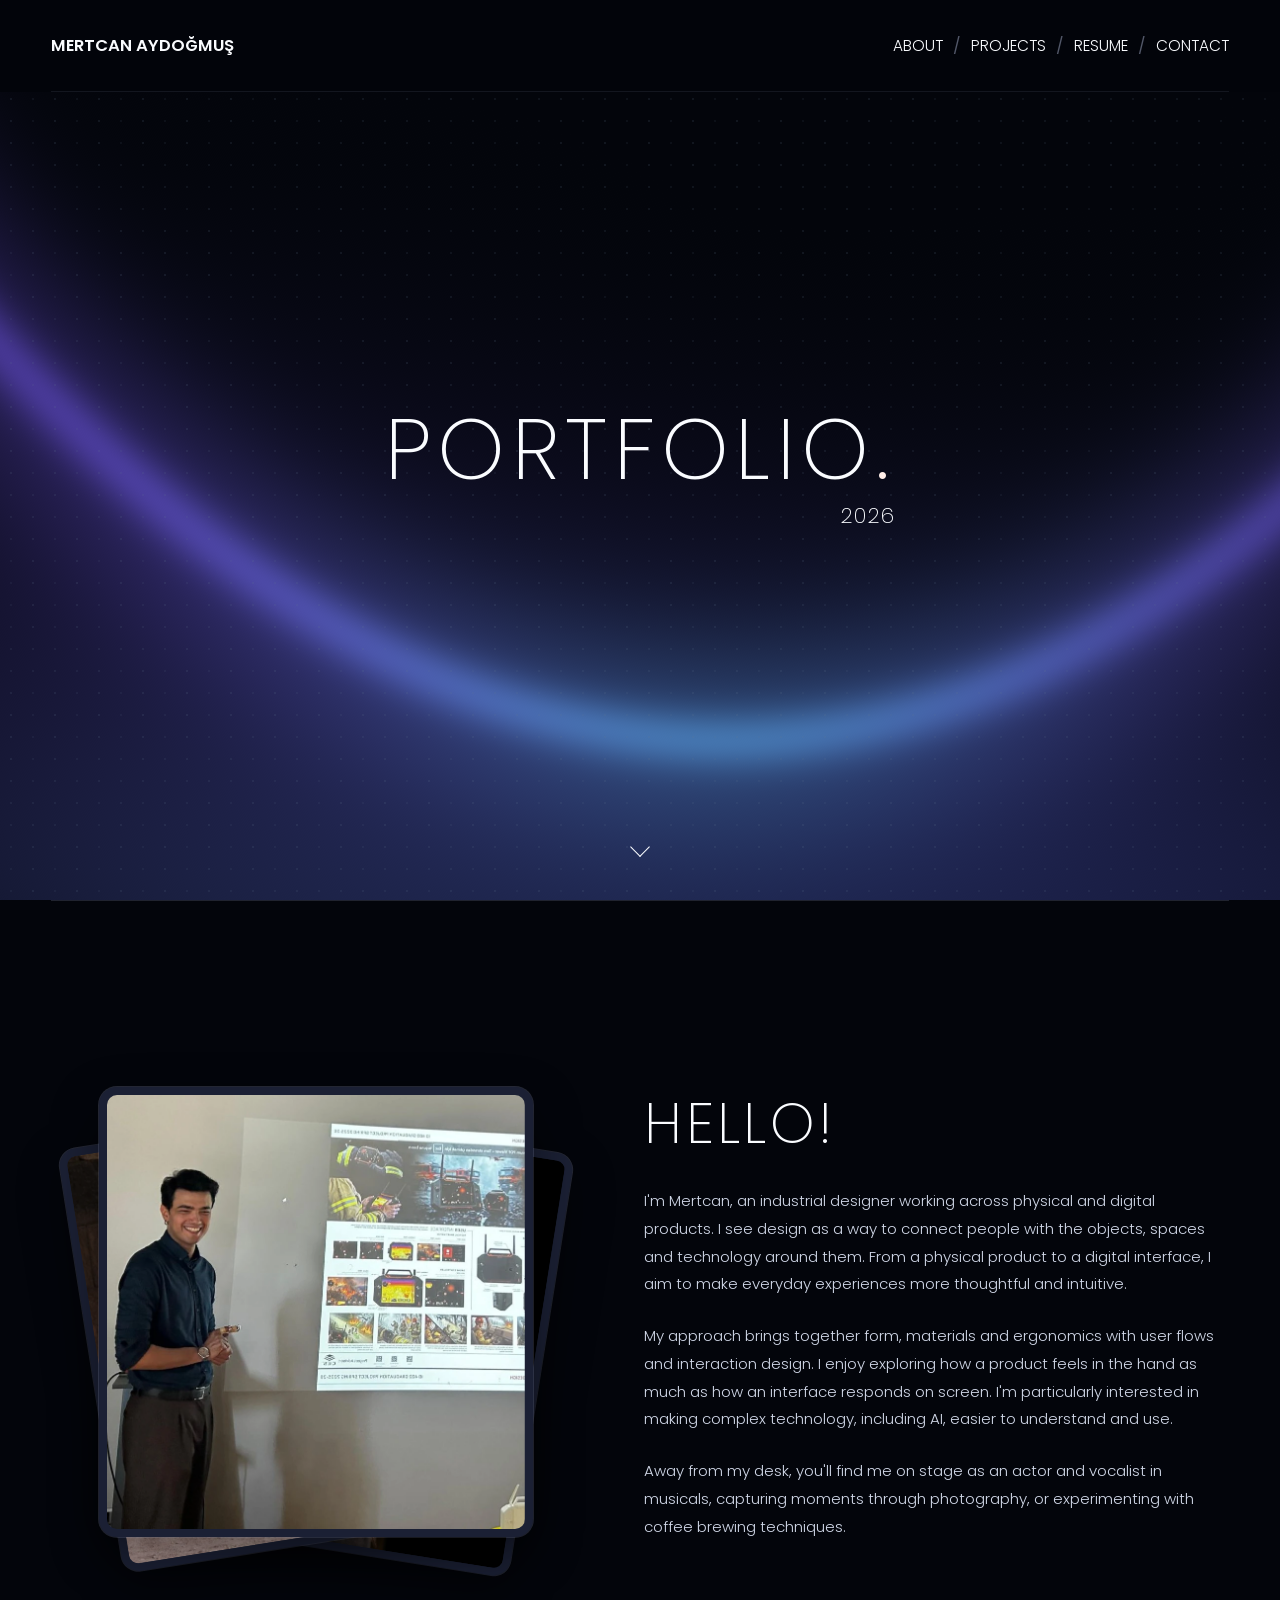
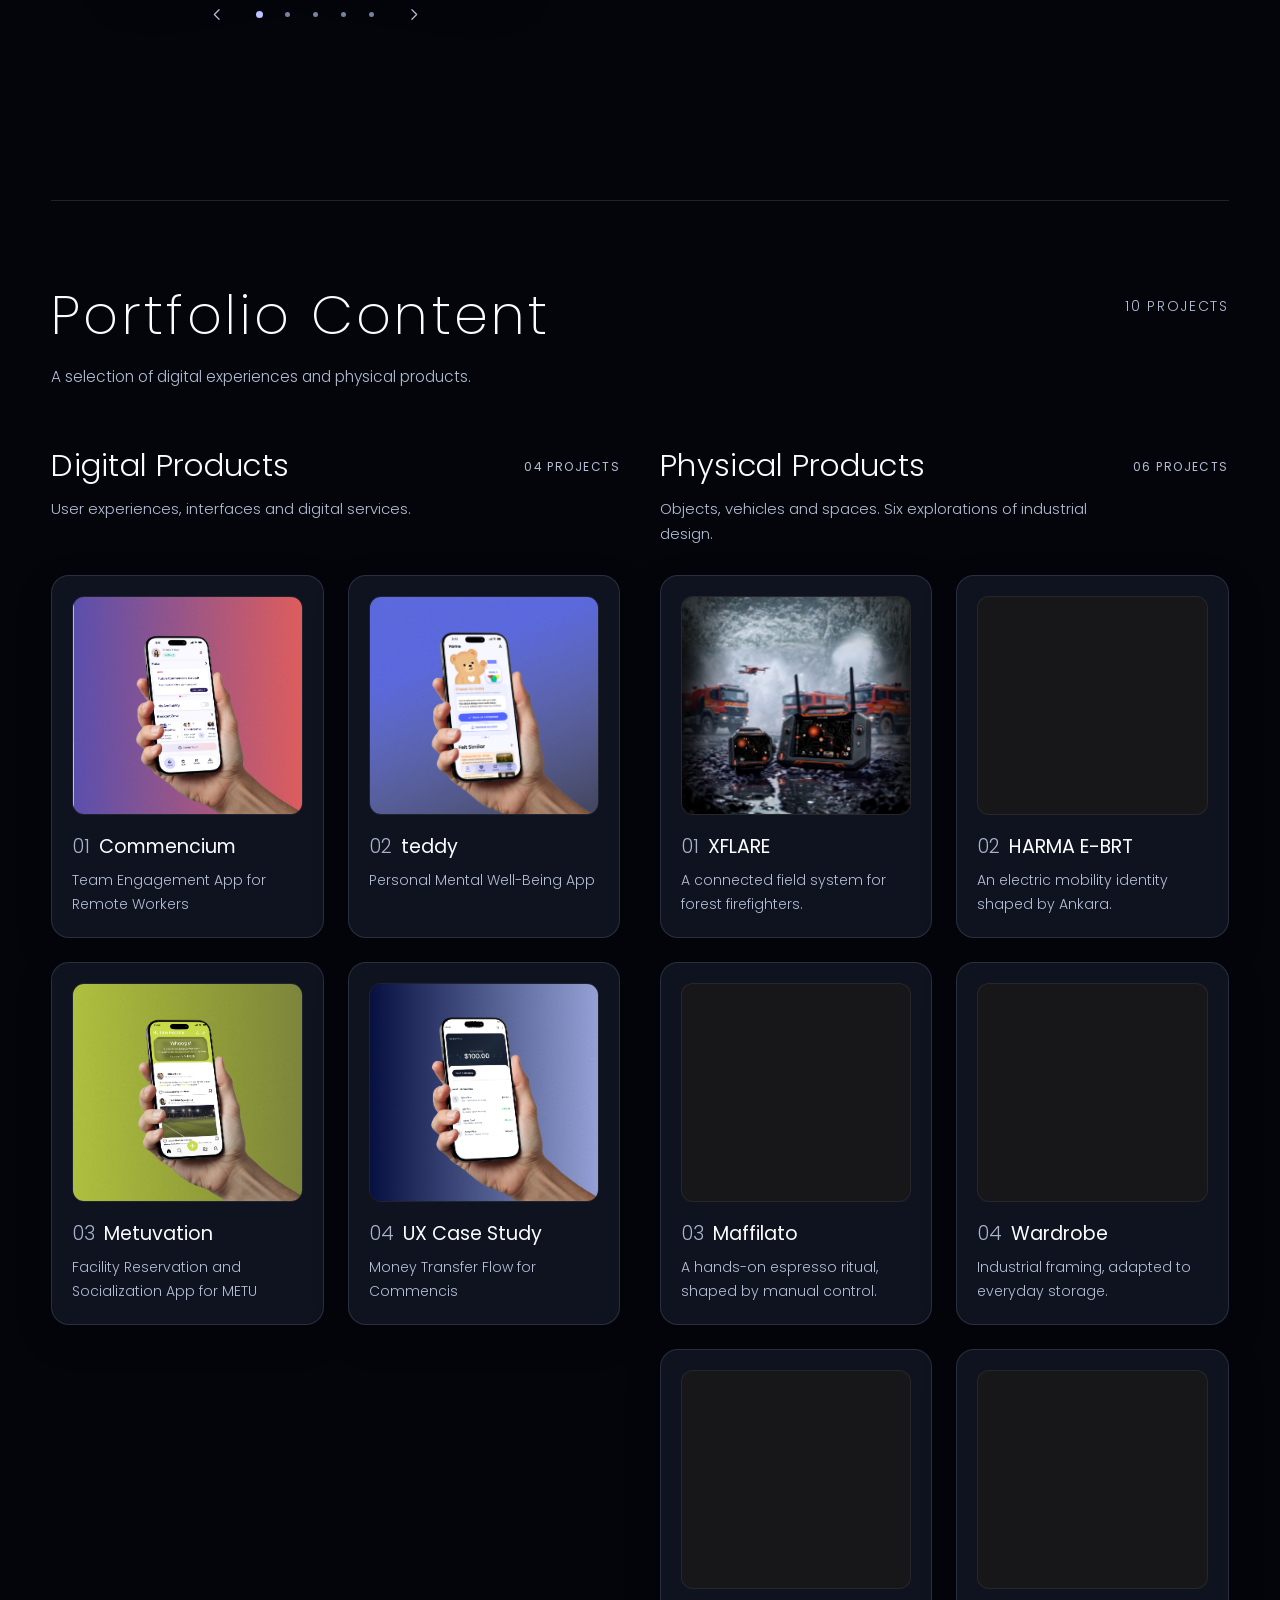
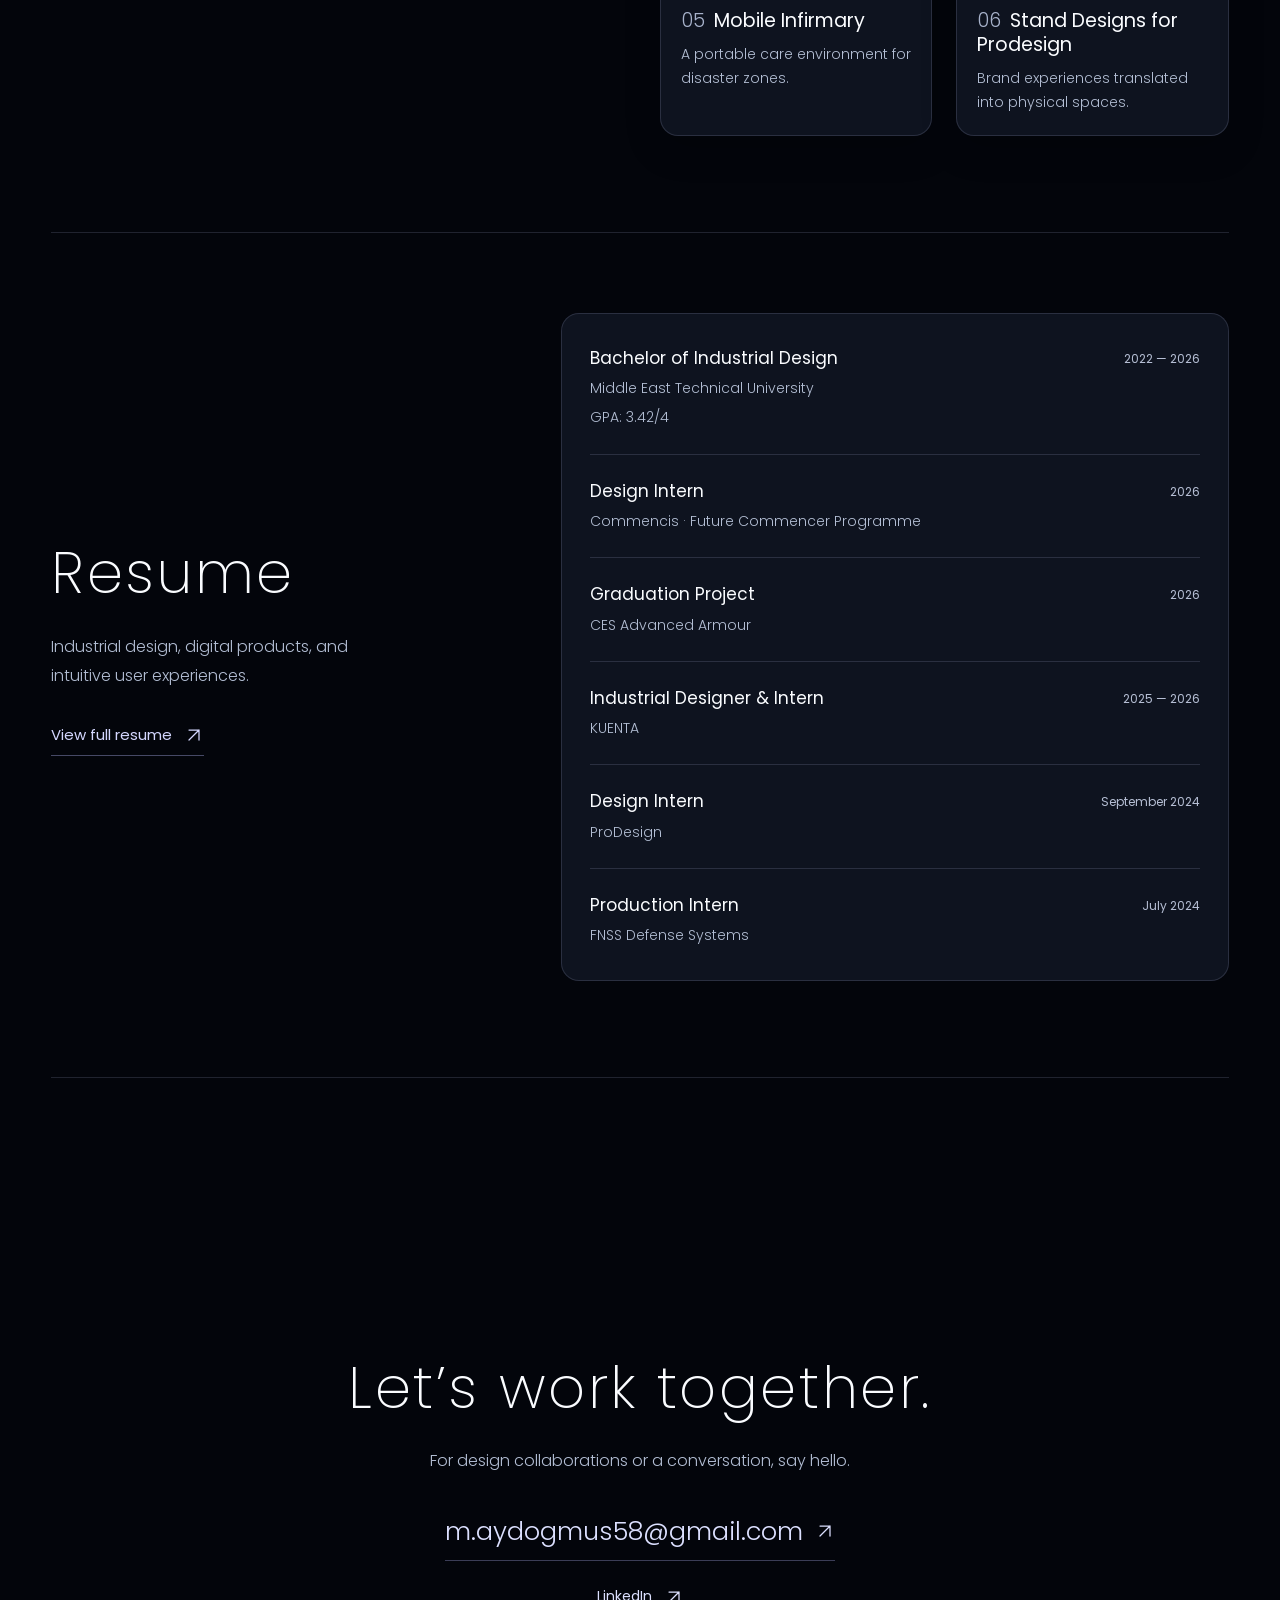
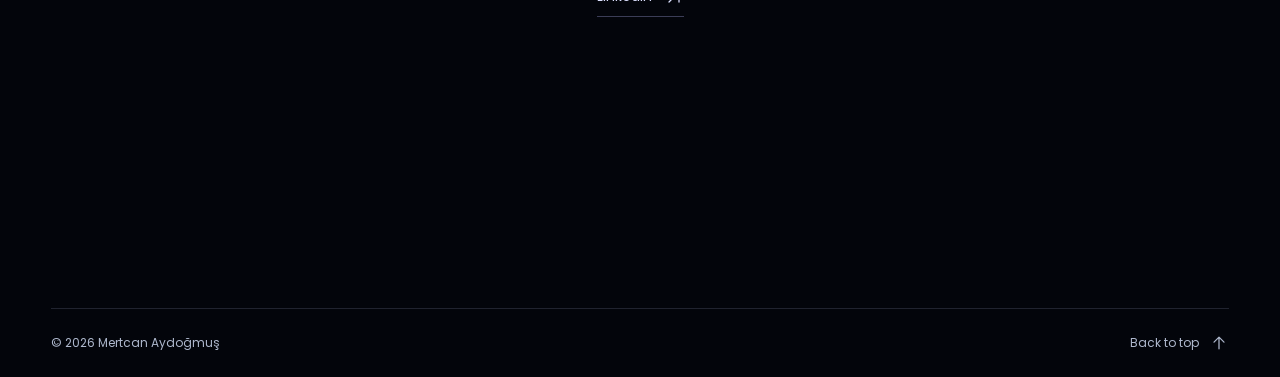
==== index.html @ 96f79e51 "1" ====
<!doctype html>
<html lang="en">
<head>
<meta charset="UTF-8">
<meta name="viewport" content="width=device-width,initial-scale=1">
<meta name="description" content="Mertcan Aydoğmuş — Portfolio. Industrial design and digital product portfolio.">
<title>Portfolio — Mertcan Aydoğmuş</title>
<link rel="preload" href="assets/poppins-200.ttf" as="font" type="font/ttf" crossorigin>
<link rel="stylesheet" href="styles.css">
<link rel="stylesheet" href="portfolio-theme.css">
<script>
if (document.fonts) {
  document.documentElement.classList.add('hero-font-loading');
  document.fonts.load('200 48px Poppins').then(
    () => document.documentElement.classList.remove('hero-font-loading'),
    () => document.documentElement.classList.remove('hero-font-loading')
  );
}
</script>
<script src="script.js" defer></script>
<script src="home-background.js" defer></script>
<script src="about-gallery.js" defer></script>
<link rel="stylesheet" href="general-portfolio.css">
</head>
<body class="home dark portfolio-shell">
<div class="ambient" aria-hidden="true"></div>
<a class="skip-link" href="#main">Skip to content</a>
<header class="site-header">
  <a class="wordmark" href="#home">MERTCAN AYDOĞMUŞ</a>
  <nav aria-label="Main navigation"><a href="#about">About</a><span aria-hidden="true">/</span><a href="#projects">Projects</a><span aria-hidden="true">/</span><a href="resume.html">Resume</a><span aria-hidden="true">/</span><a href="mailto:m.aydogmus58@gmail.com" data-contact>Contact</a></nav>
</header>
<main id="main" class="home-flow">
  <section id="home" class="landing" aria-labelledby="portfolio-title">
    <div class="hero-title"><h1 id="portfolio-title">PORTFOLIO<span>.</span></h1><p class="hero-year">2026</p></div>
    <a class="explore-link" href="#about" aria-label="Scroll to About"><span aria-hidden="true">⌄</span></a>
  </section>
  <section id="about" class="about-story home-about wrap" aria-labelledby="hello-title">
  <section class="about-gallery" aria-label="Personal photographs" aria-roledescription="carousel">
    <div class="about-photo-frame" tabindex="0" aria-label="Photo gallery">
        <figure class="about-slide is-active" role="group" aria-roledescription="slide" aria-label="1 of 5" aria-hidden="false">
          <img class="about-photo" src="assets/about/presentation.webp" width="1147" height="877" alt="Mertcan presenting his XFLARE industrial design graduation project" decoding="async">
        </figure>
        <figure class="about-slide is-behind-left" role="group" aria-roledescription="slide" aria-label="2 of 5" aria-hidden="true">
          <img class="about-photo" src="assets/about/photography.webp" width="1600" height="1066" alt="Mertcan taking a photograph in a historic stone building, with a cat beside him" decoding="async">
        </figure>
        <figure class="about-slide is-behind-right" role="group" aria-roledescription="slide" aria-label="3 of 5" aria-hidden="true">
          <img class="about-photo" src="assets/about/musical.webp" width="1066" height="1600" alt="Mertcan performing in a musical on stage" decoding="async">
        </figure>
        <figure class="about-slide" role="group" aria-roledescription="slide" aria-label="4 of 5" aria-hidden="true">
          <img class="about-photo" src="assets/about/rehearsal.webp" width="1357" height="1063" alt="Mertcan rehearsing a musical with fellow performers" decoding="async">
        </figure>
        <figure class="about-slide" role="group" aria-roledescription="slide" aria-label="5 of 5" aria-hidden="true">
          <img class="about-photo" src="assets/about/backstage.webp" width="1200" height="1315" alt="Mertcan backstage in costume before a musical performance" decoding="async">
        </figure>
    </div>
    <div class="about-gallery-controls" hidden>
      <button class="gallery-arrow" type="button" data-gallery-previous aria-label="Previous photo">
        <svg viewBox="0 0 24 24" fill="none" stroke="currentColor" stroke-width="1.5" stroke-linecap="round" stroke-linejoin="round" aria-hidden="true"><path d="m14 6-6 6 6 6"/></svg>
      </button>
      <div class="gallery-dots" aria-label="Choose a photo">
        <button type="button" class="gallery-dot is-active" data-gallery-index="0" aria-label="Photo 1: Mertcan presenting his XFLARE industrial design graduation project" aria-current="true"><span></span></button>
        <button type="button" class="gallery-dot" data-gallery-index="1" aria-label="Photo 2: Mertcan taking a photograph in a historic stone building, with a cat beside him"><span></span></button>
        <button type="button" class="gallery-dot" data-gallery-index="2" aria-label="Photo 3: Mertcan performing in a musical on stage"><span></span></button>
        <button type="button" class="gallery-dot" data-gallery-index="3" aria-label="Photo 4: Mertcan rehearsing a musical with fellow performers"><span></span></button>
        <button type="button" class="gallery-dot" data-gallery-index="4" aria-label="Photo 5: Mertcan backstage in costume before a musical performance"><span></span></button>
      </div>
      <button class="gallery-arrow" type="button" data-gallery-next aria-label="Next photo">
        <svg viewBox="0 0 24 24" fill="none" stroke="currentColor" stroke-width="1.5" stroke-linecap="round" stroke-linejoin="round" aria-hidden="true"><path d="m10 6 6 6-6 6"/></svg>
      </button>
    </div>
    <p class="visually-hidden" data-gallery-status role="status" aria-live="polite"></p>
  </section>
  <section class="about-copy" aria-labelledby="hello-title">
    <h2 id="hello-title">HELLO!</h2>
    <p>I'm Mertcan, an industrial designer working across physical and digital products. I see design as a way to connect people with the objects, spaces and technology around them. From a physical product to a digital interface, I aim to make everyday experiences more thoughtful and intuitive.</p>
    <p>My approach brings together form, materials and ergonomics with user flows and interaction design. I enjoy exploring how a product feels in the hand as much as how an interface responds on screen. I'm particularly interested in making complex technology, including AI, easier to understand and use.</p>
    <p>Away from my desk, you'll find me on stage as an actor and vocalist in musicals, capturing moments through photography, or experimenting with coffee brewing techniques.</p>
  </section>

  </section>
  <section id="projects" class="projects-main home-projects wrap" aria-labelledby="projects-title"><div class="projects-intro"><div><h2 id="projects-title">Portfolio Content</h2><p>A selection of digital experiences and physical products.</p></div><span>10 PROJECTS</span></div>
    <div class="project-columns">
    <section id="digital-products" class="project-category digital-products" aria-labelledby="digital-products-title">
      <div class="category-heading"><div><h3 id="digital-products-title">Digital Products</h3><p>User experiences, interfaces and digital services.</p></div><span>04 PROJECTS</span></div>
      <div class="project-grid"><article class="project-card"><a href="commencium.html"><div class="card-image"><img src="assets/card-commencium.png" alt="Commencium app mockup" class="" loading="lazy" decoding="async"></div><div class="card-copy"><h4><span>01</span> Commencium</h4><p>Team Engagement App for Remote Workers</p></div></a></article><article class="project-card"><a href="teddy.html"><div class="card-image"><img src="assets/card-teddy.png" alt="teddy app mockup" class="" loading="lazy" decoding="async"></div><div class="card-copy"><h4><span>02</span> teddy</h4><p>Personal Mental Well-Being App</p></div></a></article><article class="project-card"><a href="metuvation.html"><div class="card-image"><img src="assets/card-metuvation.png" alt="Metuvation app mockup" class="" loading="lazy" decoding="async"></div><div class="card-copy"><h4><span>03</span> Metuvation</h4><p>Facility Reservation and Socialization App for METU</p></div></a></article><article class="project-card"><a href="fintech.html"><div class="card-image"><img src="assets/card-fintech.png" alt="UX Case Study app mockup" class="" loading="lazy" decoding="async"></div><div class="card-copy"><h4><span>04</span> UX Case Study</h4><p>Money Transfer Flow for Commencis</p></div></a></article></div>
    </section>
    <section id="physical-products" class="project-category physical-products" aria-labelledby="physical-products-title">
      <div class="category-heading"><div><h3 id="physical-products-title">Physical Products</h3><p>Objects, vehicles and spaces. Six explorations of industrial design.</p></div><span>06 PROJECTS</span></div>
      <div class="project-grid"><article class="project-card"><a href="xflare.html"><div class="card-image"><img src="assets/physical/visual-02-00.webp" alt="XFLARE" loading="lazy" decoding="async"></div><div class="card-copy"><h4><span>01</span> XFLARE</h4><p>A connected field system for forest firefighters.</p></div></a></article><article class="project-card"><a href="harma.html"><div class="card-image"><img src="assets/physical/visual-19-02.webp" alt="HARMA E-BRT" loading="lazy" decoding="async"></div><div class="card-copy"><h4><span>02</span> HARMA E-BRT</h4><p>An electric mobility identity shaped by Ankara.</p></div></a></article><article class="project-card espresso-card"><a href="espresso.html"><div class="card-image"><img src="assets/physical/espresso/hero-cover.png" alt="Maffilato manual espresso machine" loading="lazy" decoding="async" width="1920" height="1080"></div><div class="card-copy"><h4><span>03</span> Maffilato</h4><p>A hands-on espresso ritual, shaped by manual control.</p></div></a></article><article class="project-card sigma-card"><a href="sigma-wardrobe.html"><div class="card-image"><img src="assets/physical/sigma/source-75.jpg" alt="Wardrobe with an aluminium profile frame and timber panels" loading="lazy" decoding="async" width="5990" height="3369"></div><div class="card-copy"><h4><span>04</span> Wardrobe</h4><p>Industrial framing, adapted to everyday storage.</p></div></a></article><article class="project-card"><a href="mobile-infirmary.html"><div class="card-image"><img src="assets/physical/visual-24-00.webp" alt="Mobile Infirmary" loading="lazy" decoding="async"></div><div class="card-copy"><h4><span>05</span> Mobile Infirmary</h4><p>A portable care environment for disaster zones.</p></div></a></article><article class="project-card"><a href="prodesign.html"><div class="card-image"><img src="assets/physical/visual-39-00.webp" alt="Stand Designs for Prodesign" loading="lazy" decoding="async"></div><div class="card-copy"><h4><span>06</span> Stand Designs for Prodesign</h4><p>Brand experiences translated into physical spaces.</p></div></a></article></div>
    </section>
    </div>
  </section>
  <section id="resume" class="home-resume wrap" aria-labelledby="resume-title">
    <div class="resume-summary-intro">
      <h2 id="resume-title">Resume</h2>
      <p>Industrial design, digital products, and intuitive user experiences.</p>
      <a class="text-action" href="resume.html">View full resume <svg viewBox="0 0 24 24" fill="none" stroke="currentColor" stroke-width="1.5" stroke-linecap="round" stroke-linejoin="round" aria-hidden="true"><path d="M6 18 18 6M6 6h12v12"/></svg></a>
    </div>
    <div class="resume-summary-list">
      <article class="resume-summary-row"><div><h3>Bachelor of Industrial Design</h3><p>Middle East Technical University</p><p>GPA: 3.42/4</p></div><span>2022 — 2026</span></article>
      <article class="resume-summary-row"><div><h3>Design Intern</h3><p>Commencis · Future Commencer Programme</p></div><span>2026</span></article>
      <article class="resume-summary-row"><div><h3>Graduation Project</h3><p>CES Advanced Armour</p></div><span>2026</span></article>
      <article class="resume-summary-row"><div><h3>Industrial Designer &amp; Intern</h3><p>KUENTA</p></div><span>2025 — 2026</span></article>
      <article class="resume-summary-row"><div><h3>Design Intern</h3><p>ProDesign</p></div><span>September 2024</span></article>
      <article class="resume-summary-row"><div><h3>Production Intern</h3><p>FNSS Defense Systems</p></div><span>July 2024</span></article>
    </div>
  </section>
  <section id="contact" class="home-contact wrap" aria-labelledby="contact-title">
    <h2 id="contact-title">Let’s work together.</h2>
    <p>For design collaborations or a conversation, say hello.</p>
    <div class="contact-links">
      <a class="contact-email" href="mailto:m.aydogmus58@gmail.com" data-contact>m.aydogmus58@gmail.com <svg viewBox="0 0 24 24" fill="none" stroke="currentColor" stroke-width="1.5" stroke-linecap="round" stroke-linejoin="round" aria-hidden="true"><path d="M6 18 18 6M6 6h12v12"/></svg></a>
      <a class="contact-linkedin" href="https://www.linkedin.com/in/mertcan-aydogmus" target="_blank" rel="noopener noreferrer">LinkedIn <svg viewBox="0 0 24 24" fill="none" stroke="currentColor" stroke-width="1.5" stroke-linecap="round" stroke-linejoin="round" aria-hidden="true"><path d="M6 18 18 6M6 6h12v12"/></svg></a>
    </div>
  </section>
</main>
<footer class="home-footer wrap"><p>© 2026 Mertcan Aydoğmuş</p><a href="#home">Back to top <svg viewBox="0 0 24 24" fill="none" stroke="currentColor" stroke-width="1.5" stroke-linecap="round" stroke-linejoin="round" aria-hidden="true"><path d="M12 19V5m-6 6 6-6 6 6"/></svg></a></footer>
</body>
</html>
---- styles.css ----
@font-face { font-family:Poppins; font-style:normal; font-weight:200; font-display:block; src:url('assets/poppins-200.ttf') format('truetype'); }
@font-face { font-family:Poppins; font-style:normal; font-weight:300; font-display:swap; src:url('assets/poppins-300.ttf') format('truetype'); }
@font-face { font-family:Poppins; font-style:normal; font-weight:400; font-display:swap; src:url('assets/poppins-400.ttf') format('truetype'); }
@font-face { font-family:Poppins; font-style:normal; font-weight:500; font-display:swap; src:url('assets/poppins-500.ttf') format('truetype'); }
@font-face { font-family:Poppins; font-style:normal; font-weight:600; font-display:swap; src:url('assets/poppins-600.ttf') format('truetype'); }
@font-face { font-family:Poppins; font-style:normal; font-weight:700; font-display:swap; src:url('assets/poppins-700.ttf') format('truetype'); }
:root {
  --ink:#141a24; --muted:#647080; --paper:#f9fbff; --line:#e1e5ee;
  --accent:#03229a; --tint:#f1f4fb; --gutter:clamp(20px,4vw,64px);
  --max-width:1440px; --ease:cubic-bezier(.2,.7,.2,1);
  --portfolio-gradient:radial-gradient(ellipse at 62% 22%,#080d0f 0%,#080d0fe6 16%,transparent 52%),radial-gradient(ellipse at 0% 0%,#0098ba 0%,transparent 46%),radial-gradient(ellipse at 6% 88%,#08008c 0%,transparent 54%),radial-gradient(ellipse at 79% 105%,#597ed4 0%,transparent 58%),linear-gradient(120deg,#032278,#08072c 50%,#283f55);
}
* { box-sizing:border-box; }
html { scroll-behavior:smooth; scroll-padding-top:100px; }
body { margin:0; background:#fff; color:var(--ink); font-family:Poppins,Arial,sans-serif; font-size:16px; line-height:1.65; }
img { display:block; max-width:100%; }
button,input { font:inherit; }
a { color:inherit; text-underline-offset:5px; }
button,a { -webkit-tap-highlight-color:transparent; }
a:focus-visible,button:focus-visible,summary:focus-visible { outline:3px solid #5188ff; outline-offset:5px; }
h1,h2,h3,h4,p,figure { margin:0; }
h1,h2,h3,h4 { line-height:1.25; }
h1 { font-size:clamp(36px,4vw,64px); font-weight:500; letter-spacing:-.035em; }
h2 { font-size:clamp(27px,2.7vw,42px); font-weight:500; letter-spacing:-.03em; }
h3 { font-size:20px; font-weight:600; }
h4 { font-size:16px; font-weight:600; }
p { max-width:76ch; }
ul { padding-left:1.25rem; }
li+li { margin-top:8px; }
.wrap { width:min(calc(100% - var(--gutter)*2),var(--max-width)); margin-inline:auto; }
.skip-link { position:fixed; left:20px; top:-80px; background:white; color:#03229a; padding:12px 20px; z-index:100; }
.skip-link:focus { top:12px; }
.site-header { width:min(calc(100% - var(--gutter)*2),var(--max-width)); margin:auto; min-height:92px; padding-block:20px; display:flex; justify-content:space-between; align-items:center; gap:24px; }
.site-header a { text-decoration:none; }
.wordmark { font-size:clamp(14px,1.3vw,20px); font-weight:600; white-space:nowrap; }
.site-header nav { display:flex; align-items:center; gap:10px; }
.site-header nav a { position:relative; text-transform:uppercase; font-size:clamp(13px,1.2vw,18px); padding-block:6px; font-weight:300; }
.site-header nav a[aria-current] { font-weight:600; }
.site-header nav a::after { content:""; position:absolute; height:1px; left:0; right:0; bottom:2px; background:currentColor; transform:scaleX(0); transform-origin:left; transition:transform 220ms; }
.site-header nav a:hover::after,.site-header nav a:focus-visible::after { transform:scaleX(1); }
.site-header nav span { opacity:.5; }
.dark { color:#fafcff; background:#060b30; }
.dark.projects { min-height:100svh; background:#060b30; position:relative; isolation:isolate; }
.dark.projects::before { content:""; position:fixed; z-index:-1; pointer-events:none; inset:-25%; background:var(--portfolio-gradient); animation:gradient-drift 8s ease-in-out infinite alternate; }
.home { min-height:100svh; background:#03050b; }
.home .site-header { position:absolute; inset:0 0 auto; z-index:2; }
.landing { position:relative; isolation:isolate; overflow:hidden; min-height:100svh; display:grid; place-items:center; padding:150px var(--gutter) 120px; }
.ambient { z-index:-1; pointer-events:none; position:absolute; inset:0; overflow:hidden; background:radial-gradient(ellipse at 0% 85%,#6551b885,transparent 52%),radial-gradient(ellipse at 100% 95%,#395e9f80,transparent 52%),#03050b; }
.ambient canvas { display:block; width:100%; height:100%; }
.hero-title { width:max-content; max-width:100%; }
.hero-font-loading .hero-title { visibility:hidden; }
.hero-title p { font-size:clamp(16px,1.67vw,32px); font-weight:200; line-height:1.4; }
.hero-title h1 { font-size:clamp(40px,6.65vw,128px); font-weight:200; letter-spacing:.075em; line-height:1.2; }
.hero-title h1 span { color:#ffeee8; }
.hero-year { text-align:right; letter-spacing:.05em; }
.explore-link { position:absolute; bottom:max(24px,env(safe-area-inset-bottom)); left:50%; transform:translateX(-50%); display:grid; place-items:center; width:52px; height:52px; border:1px solid transparent; border-radius:50%; text-decoration:none; transition:background 220ms,border-color 220ms; }
.explore-link span { display:block; width:14px; height:14px; font-size:0; border-right:1.5px solid currentColor; border-bottom:1.5px solid currentColor; transform:translateY(-3px) rotate(45deg); }
.explore-link:hover { background:#ffffff12; border-color:#ffffff50; }
.projects-main { padding-top:36px; padding-bottom:80px; }
.projects-intro { display:flex; justify-content:space-between; gap:40px; align-items:start; margin-bottom:56px; }
.projects-intro p { margin-top:14px; font-size:clamp(16px,1.3vw,20px); max-width:75ch; }
.projects-intro>span { white-space:nowrap; font-size:14px; letter-spacing:.12em; padding-top:14px; }
.project-grid { display:grid; grid-template-columns:repeat(4,minmax(0,1fr)); gap:24px; }
.project-card { min-width:0; background:white; color:var(--ink); border:1px solid var(--line); border-radius:18px; overflow:hidden; transition:transform 300ms var(--ease),box-shadow 300ms var(--ease); }
.project-card>a { display:flex; flex-direction:column; height:100%; text-decoration:none; padding:24px; }
.card-image { border-radius:12px; overflow:hidden; }
.card-image img { width:100%; aspect-ratio:.83; object-fit:cover; transition:transform 450ms var(--ease); }
.card-copy { padding-top:20px; }
.card-copy h2 { font-size:clamp(19px,1.5vw,24px); font-weight:600; letter-spacing:-.025em; }
.card-copy h2 span { margin-right:4px; }
.card-copy p { margin-top:10px; color:var(--muted); font-size:14px; line-height:1.5; }
@media(hover:hover) and (pointer:fine) {
  .project-card:hover { transform:translateY(-7px); box-shadow:0 20px 40px #0003; }
  .project-card:hover img { transform:scale(1.035); }
}
.project-card:focus-within { outline:3px solid #8fbdff; outline-offset:4px; }
.projects-intro { animation:content-arrive 700ms var(--ease) 80ms backwards; }
.projects .project-card { animation:content-arrive 800ms var(--ease) backwards; }
.projects .project-card:nth-child(1) { animation-delay:180ms; }
.projects .project-card:nth-child(2) { animation-delay:300ms; }
.projects .project-card:nth-child(3) { animation-delay:420ms; }
.projects .project-card:nth-child(4) { animation-delay:540ms; }
@keyframes content-arrive { from { opacity:0; translate:0 24px; } to { opacity:1; translate:0 0; } }
/* Case-study columns flow naturally; no Figma canvas coordinates. */
.commencium { --accent:#7658b4; --tint:#f6f2fb; --hero:linear-gradient(125deg,#6954af,#df6267); }
.teddy { --accent:#5162ff; --tint:#f2f3ff; --hero:linear-gradient(130deg,#6370f5,#484b70); }
.metuvation { --accent:#708000; --tint:#f7fae9; --hero:linear-gradient(130deg,#c3dd06,#788842); }
.fintech { --accent:#293364; --tint:#f0f3f9; --hero:linear-gradient(125deg,#141c49,#9aa4d9); }
.case-hero { display:grid; grid-template-columns:minmax(0,.8fr) minmax(0,1.4fr); gap:clamp(24px,5vw,80px); align-items:stretch; margin-top:16px; }
.case-identity { display:flex; flex-direction:column; justify-content:space-between; padding-block:20px 36px; gap:48px; }
.project-number { font-size:clamp(60px,6vw,96px); font-weight:700; line-height:1; color:var(--accent); letter-spacing:.04em; }
.case-identity h1 { font-size:clamp(32px,3vw,54px); overflow-wrap:anywhere; }
.case-subtitle { font-size:18px; font-weight:300; margin-top:16px; max-width:32ch; }
.case-meta { font-size:13px; color:var(--muted); max-width:45ch; }
.case-meta p+p { margin-top:8px; }
.hero-art { min-width:0; width:100%; align-self:start; border-radius:4px; overflow:hidden; background:var(--hero); aspect-ratio:1.2; }
.hero-art img { width:100%; height:100%; object-fit:cover; }
.case-layout { display:grid; grid-template-columns:165px minmax(0,1fr); gap:clamp(24px,4vw,64px); align-items:start; margin-top:90px; }
.case-nav { position:sticky; top:28px; display:flex; flex-direction:column; gap:10px; padding:4px 0; }
.case-nav a { font-size:13px; color:var(--muted); text-decoration:none; line-height:1.5; padding:5px 12px; border-left:2px solid var(--line); transition:color 180ms,border-color 180ms; }
.case-nav a:hover,.case-nav a[aria-current] { color:var(--accent); border-color:var(--accent); }
.case-body { min-width:0; }
.case-section { padding-bottom:70px; margin-bottom:70px; border-bottom:1px solid var(--line); scroll-margin-top:30px; }
.case-section>h2 { color:var(--accent); margin-bottom:28px; }
.case-section>h3 { margin-top:36px; margin-bottom:20px; }
.case-section>p { margin-bottom:28px; }
.case-section>div+p { margin-top:24px; }
.lead { font-size:clamp(18px,1.55vw,24px); line-height:1.65; }
.info-grid { display:grid; grid-template-columns:repeat(2,minmax(0,1fr)); gap:20px; }
.info-card { padding:26px; background:var(--tint); border-radius:14px; min-width:0; }
.info-card h3 { margin-bottom:14px; }
.info-card p { font-size:15px; }
.process { display:grid; grid-template-columns:repeat(3,minmax(0,1fr)); gap:16px; list-style:none; padding:0; }
.process li { border-top:3px solid var(--accent); padding:18px 0; margin:0; }
.process strong,.process span { display:block; }
.process span { font-size:14px; color:var(--muted); margin-top:10px; }
.stats { display:grid; grid-template-columns:repeat(3,minmax(0,1fr)); gap:24px; margin:28px 0; }
.stats strong { font-size:clamp(40px,4vw,64px); color:var(--accent); font-weight:500; }
.stats p { font-size:15px; }
.media { margin-block:24px; min-width:0; }
.media>a { display:block; cursor:zoom-in; border-radius:10px; overflow:hidden; background:var(--tint); }
.media img { width:100%; height:auto; }
figcaption { margin-top:12px; font-size:14px; color:var(--muted); }
.media-grid { display:grid; grid-template-columns:repeat(3,minmax(0,1fr)); gap:20px; align-items:start; }
.media-grid .media img { aspect-ratio:.7; object-fit:contain; }
.matrix { display:grid; grid-template-columns:repeat(2,minmax(0,1fr)); gap:1px; background:var(--line); border:1px solid var(--line); border-radius:14px; overflow:hidden; }
.matrix article { background:white; padding:24px; }
.matrix h4 { color:var(--accent); }
.matrix ul { font-size:14px; }
.design-grid { display:grid; grid-template-columns:minmax(0,.7fr) minmax(0,1.3fr); gap:36px; background:var(--tint); padding:30px; border-radius:16px; }
.design-grid h3 { margin-bottom:20px; }
.design-grid h4 { margin-top:20px; }
.type-specimen { font-size:76px; line-height:1.2; font-weight:600; }
.swatches { display:grid; grid-template-columns:repeat(3,minmax(0,1fr)); gap:18px; }
.swatches span { display:block; aspect-ratio:1.2; border-radius:14px; border:1px solid #0001; }
.swatches code { display:block; margin-top:8px; font-size:12px; }
.component-board { display:grid; grid-template-columns:repeat(3,minmax(0,1fr)); gap:18px; margin-top:24px; }
.sample-card { border:1px solid var(--line); border-radius:16px; padding:24px; }
.sample-card h3,.sample-card h4 { margin-bottom:14px; }
.sample-card p { font-size:14px; }
.sample-card small { color:var(--accent); }
.sample-pill { display:block; width:fit-content; margin-top:14px; border-radius:30px; background:var(--accent); color:white; padding:8px 18px; font-size:13px; }
.sample-pill.light { background:var(--tint); color:var(--accent); }
.sample-pill.outline { color:var(--accent); background:transparent; border:1px solid; }
.sample-pill.disabled { background:#e6e9ff; color:#777b91; }
.tags { display:flex; flex-wrap:wrap; gap:10px; margin-bottom:24px; }
.tag { display:inline-block; background:var(--tint); border:1px solid var(--line); border-radius:20px; padding:6px 12px; font-size:13px; }
.feature-grid { display:grid; grid-template-columns:repeat(3,minmax(0,1fr)); gap:32px 24px; }
.feature-grid .media img { height:440px; object-fit:contain; }
.feature-grid .media { margin-top:0; }
.feature-grid figcaption { font-weight:600; font-size:20px; color:var(--ink); }
.feature-grid p { font-size:14px; }
.actions { display:flex; gap:16px; flex-wrap:wrap; }
.button { display:inline-block; padding:12px 22px; background:var(--accent); color:white; text-decoration:none; border:1px solid var(--accent); border-radius:8px; transition:transform 200ms,box-shadow 200ms; }
.button:hover { transform:translateY(-3px); box-shadow:0 8px 20px #0002; }
.button.secondary { background:white; color:var(--accent); }
.split { display:grid; grid-template-columns:minmax(0,1.2fr) minmax(0,.8fr); gap:28px; align-items:center; }
.split .info-grid { grid-template-columns:1fr; }
.qr-grid { display:flex; gap:40px; flex-wrap:wrap; }
.qr-grid .media { width:180px; }
.source-panel { margin-top:28px; border:1px solid var(--line); border-radius:10px; padding:16px 20px; }
.source-panel summary { cursor:pointer; color:var(--accent); font-size:14px; font-weight:500; }
.source-panel .media { margin-bottom:0; }
.case-end { display:flex; justify-content:space-between; gap:24px; padding-block:0 64px; }
.case-end a { text-decoration:none; font-size:15px; padding:12px 0; }
.case-end a:hover { color:var(--accent); }
.phone-grid { display:grid; grid-template-columns:repeat(3,minmax(0,1fr)); gap:28px; align-items:start; }
.phone-ui { border:2px solid #27344b; border-radius:28px; padding:22px 16px; background:#f9fbff; min-height:510px; font-family:Arial,sans-serif; font-size:13px; box-shadow:0 8px 22px #1d284c10; }
.phone-ui h3 { font-size:16px; margin-bottom:24px; }
.phone-ui h4 { font-size:13px; margin-block:16px 10px; }
.phone-status { display:flex; justify-content:space-between; font-size:11px; font-weight:bold; margin-bottom:22px; }
.balance { background:#1c2938; color:white; padding:20px; border-radius:12px; margin-bottom:16px; }
.balance strong { font-size:32px; display:block; font-weight:400; }
.ui-pill { border-radius:8px; background:#1c2938; color:white; padding:12px; margin-block:16px; text-align:center; }
.ui-row { display:flex; align-items:center; justify-content:space-between; gap:10px; padding:16px 0; border-bottom:1px solid var(--line); }
.ui-row small { display:block; color:var(--muted); margin-top:5px; }
.ui-tile { padding:12px; border:1px solid var(--line); border-radius:10px; margin-block:12px; background:white; }
.ui-tile h4 { margin-top:0; }
.radar { width:160px; height:160px; margin:36px auto; border-radius:50%; border:1px solid #b9c8d8; background:repeating-radial-gradient(circle,#edf3f8 0 24px,#bbcbdc 25px 26px); display:grid; place-items:center; }
.radar span { background:#293364; color:white; border-radius:20px; padding:4px 12px; }
.success-mark { width:80px; height:80px; margin:20px auto; display:grid; place-items:center; border-radius:50%; background:#dff5e9; color:#197650; font-size:44px; }
.about,.resume { background:#f8fafd; }
.about-layout { display:grid; grid-template-columns:minmax(230px,.8fr) minmax(0,1.35fr) minmax(220px,.8fr); gap:28px; padding-block:20px 64px; align-items:start; }
.profile { background:radial-gradient(ellipse at top left,#008bb8,transparent 65%),linear-gradient(140deg,#051669,#0b073a); color:white; border-radius:18px; padding:32px 24px; }
.portrait { width:min(100%,220px); aspect-ratio:1; margin:0 auto 32px; border-radius:50%; overflow:hidden; border:5px solid #ffffff35; }
.portrait img { width:100%; height:100%; object-fit:cover; }
.profile h1 { font-size:clamp(25px,2.1vw,36px); font-weight:700; letter-spacing:.015em; }
.job-title { font-size:15px; letter-spacing:.08em; margin-top:12px; }
.profile address { display:flex; flex-direction:column; gap:16px; font-size:13px; font-style:normal; padding-top:28px; margin-top:28px; border-top:1px solid #ffffff40; }
.profile address a { overflow-wrap:anywhere; }
.copyright { margin-top:40px; font-size:11px; opacity:.65; }
.cv-main,.cv-side { display:grid; gap:24px; min-width:0; }
.cv-card { padding:26px; border:1px solid #e3e5f2; border-radius:17px; background:white; box-shadow:0 6px 20px #17143806; }
.cv-card h2 { font-size:13px; text-transform:uppercase; letter-spacing:.08em; color:#03229a; font-weight:700; margin-bottom:22px; }
.cv-card h3 { font-size:17px; line-height:1.4; }
.cv-card h3.award-title { font-size:15px; font-weight:400; }
.cv-card p,.plain-list { font-size:14px; }
.cv-card p { margin-top:8px; }
.about-story { display:grid; grid-template-columns:minmax(0,.95fr) minmax(0,1.05fr); align-items:center; gap:clamp(36px,5vw,88px); min-height:calc(100svh - 92px); padding-block:36px 64px; }
.about-gallery { min-width:0; width:100%; max-width:620px; }
.about-photo-frame { position:relative; isolation:isolate; aspect-ratio:1; border-radius:18px; }
.about-photo-frame:focus-visible { outline:3px solid #5188ff; outline-offset:5px; }
.about-slide { position:absolute; inset:7% 9% 8%; pointer-events:none; overflow:hidden; border:clamp(6px,.65vw,10px) solid #fff; border-radius:18px; background:#fff; box-shadow:0 12px 34px #16234b16; opacity:0; visibility:hidden; transform:translateY(8%) scale(.94); transition:transform 850ms var(--ease),opacity 600ms ease,visibility 850ms; }
.about-slide.is-behind-left { z-index:2; opacity:1; visibility:visible; transform:translate(-5%,4%) rotate(-9deg) scale(.95); }
.about-slide.is-behind-right { z-index:1; opacity:1; visibility:visible; transform:translate(5%,5%) rotate(9deg) scale(.95); }
.about-slide.is-active { z-index:5; opacity:1; visibility:visible; transform:none; }
.about-slide.is-leaving { z-index:4; opacity:1; visibility:visible; transform:none; }
.about-photo { width:100%; height:100%; object-fit:cover; }
.about-photo-frame > .about-slide:nth-child(-n+3) > .about-photo { transform:scaleX(-1); }
.about-photo[src$="musical.webp"] { object-position:50% 65%; }
.about-photo[src$="presentation.webp"] { object-position:80% 50%; }
.about-photo[src$="backstage.webp"] { object-position:50% 40%; }
.about-gallery-controls { display:flex; justify-content:center; align-items:center; gap:8px; margin-top:16px; }
.about-gallery-controls[hidden] { display:none; }
.about-gallery-controls button { display:grid; place-items:center; width:40px; height:40px; padding:0; border:1px solid transparent; border-radius:50%; color:#647080; background:transparent; cursor:pointer; transition:color 180ms,background 180ms,border-color 180ms; }
.about-gallery-controls button:hover { color:#03229a; background:#edf0fa; }
.about-gallery-controls svg { width:19px; height:19px; }
.gallery-dots { display:flex; align-items:center; }
.about-gallery-controls .gallery-dot { width:28px; }
.gallery-dot span { width:5px; height:5px; border-radius:50%; background:#b6bed0; transition:background 200ms,transform 200ms; }
.gallery-dot.is-active span { background:#03229a; transform:scale(1.4); }
.about-copy { min-width:0; max-width:66ch; padding-bottom:56px; }
.about-copy h1 { font-size:clamp(40px,4.4vw,64px); font-weight:700; letter-spacing:-.035em; color:#03229a; margin-bottom:28px; }
.about-copy p { font-size:clamp(15px,1.1vw,17px); line-height:1.85; }
.about-copy p+p { margin-top:24px; }
.visually-hidden { position:absolute; width:1px; height:1px; padding:0; margin:-1px; overflow:hidden; clip-path:inset(50%); white-space:nowrap; border:0; }
.cv-card .tag { margin-top:16px; }
.muted { color:var(--muted); }
.timeline { border-left:2px solid #d9e0f3; padding-left:22px; }
.timeline article { position:relative; margin-bottom:28px; }
.timeline article:last-child { margin-bottom:0; }
.timeline article::before { content:""; position:absolute; left:-28px; top:7px; width:10px; height:10px; border-radius:50%; background:#03229a; }
.company { font-weight:500; }
.plain-list { padding:0; margin:0; list-style:none; }
.image-dialog { padding:56px 20px 20px; border:0; border-radius:14px; width:min(94vw,1500px); max-height:94svh; background:#f9fbff; }
.image-dialog::backdrop { background:#03051dcc; backdrop-filter:blur(6px); }
.image-dialog img { max-height:calc(90svh - 96px); width:auto; max-width:100%; margin:auto; object-fit:contain; }
.dialog-close { position:absolute; right:12px; top:10px; border:0; border-radius:24px; padding:6px 16px; background:#19234a; color:white; cursor:pointer; }
.dialog-caption { font-size:14px; text-align:center; margin:16px auto 0; }
/* Oversized layers and bounded translation keep their edges outside the viewport. */
@keyframes gradient-drift {
  0% { transform:translate3d(-10%,-7%,0) scale(1); }
  50% { transform:translate3d(2%,6%,0) scale(1.06); }
  100% { transform:translate3d(10%,-3%,0) scale(1.1); }
}
@keyframes cyan-drift { from { transform:translate3d(-8%,-6%,0); opacity:.45; } to { transform:translate3d(8%,6%,0); opacity:.9; } }
@keyframes blue-drift { from { transform:translate3d(8%,6%,0); opacity:.85; } to { transform:translate3d(-8%,-6%,0); opacity:.45; } }
@view-transition { navigation:auto; }
::view-transition-old(root) { animation:page-out 420ms cubic-bezier(.4,0,.2,1) both; }
::view-transition-new(root) { animation:page-in 420ms cubic-bezier(.4,0,.2,1) both; }
@keyframes page-out { to { opacity:0; } }
@keyframes page-in { from { opacity:0; } to { opacity:1; } }
@supports not (view-transition-name:root) {
  main { animation:page-in 420ms ease-out both; }
}
.file-preview main { animation:page-in 420ms ease-out both; }
.back-to-top { position:fixed; right:max(22px,env(safe-area-inset-right)); bottom:max(22px,env(safe-area-inset-bottom)); z-index:20; display:grid; place-items:center; width:44px; height:44px; padding:0; border:1px solid #dce1eb; border-radius:50%; background:#ffffffeb; color:var(--accent); box-shadow:0 3px 16px #141a2410; cursor:pointer; opacity:0; visibility:hidden; transform:translateY(8px); transition:opacity 240ms ease,transform 240ms var(--ease),visibility 240ms,background 180ms; }
.back-to-top.is-visible { opacity:1; visibility:visible; transform:none; }
.back-to-top:hover { background:#fff; transform:translateY(-2px); }
.back-to-top svg { width:19px; height:19px; }
@media(min-width:1700px) { :root { --max-width:1600px; } }
@media(max-width:1150px) {
  .project-grid { grid-template-columns:repeat(2,minmax(0,1fr)); }
  .card-image img { aspect-ratio:1.05; }
  .case-layout { grid-template-columns:140px minmax(0,1fr); gap:28px; }
  .feature-grid,.phone-grid,.component-board { grid-template-columns:repeat(2,minmax(0,1fr)); }
  .about-layout { grid-template-columns:240px minmax(0,1fr); }
  .cv-side { grid-column:2; grid-template-columns:repeat(2,minmax(0,1fr)); }
  .profile { grid-row:1 / 3; }
}
@media(max-width:800px) {
  .site-header { min-height:80px; }
  .case-hero { gap:24px; grid-template-columns:minmax(0,1fr) minmax(0,1fr); }
  .case-identity { gap:30px; }
  .case-subtitle { font-size:16px; }
  .case-layout { display:block; margin-top:40px; }
  .case-nav { position:relative; top:auto; flex-direction:row; overflow-x:auto; margin-bottom:36px; padding-bottom:12px; gap:14px; }
  .case-nav a { white-space:nowrap; border-left:0; border-bottom:2px solid var(--line); padding:8px 0; }
  .case-section { margin-bottom:48px; padding-bottom:48px; }
  .media-grid { grid-template-columns:repeat(2,minmax(0,1fr)); }
  .about-layout { gap:20px; grid-template-columns:210px minmax(0,1fr); }
  .cv-side { grid-template-columns:1fr; }
  .cv-card { padding:22px; }
  .profile { padding:26px 20px; }
  .about-story { grid-template-columns:1fr; gap:36px; padding-block:24px 56px; }
  .about-gallery { max-width:520px; margin-inline:auto; }
  .about-copy { max-width:66ch; margin-inline:auto; padding-bottom:0; }
}
@media(max-width:600px) {
  :root { --gutter:20px; }
  .site-header { align-items:flex-start; flex-direction:column; gap:10px; padding-block:20px; }
  .site-header nav { width:100%; gap:12px; }
  .site-header nav a { font-size:13px; }
  .wordmark { font-size:15px; }
  .site-header nav { gap:8px; }
  .site-header nav a { font-size:12px; }
  .about-story { padding-top:16px; gap:28px; }
  .about-photo-frame { aspect-ratio:4/5; }
  .about-copy h1 { font-size:40px; margin-bottom:20px; }
  .about-copy p { font-size:15px; line-height:1.8; }
  .about-copy p+p { margin-top:20px; }
  .hero-title h1 { font-size:clamp(28px,8.7vw,52px); letter-spacing:.03em; }
  .hero-title p { font-size:14px; }
  .projects-main { padding-top:28px; padding-bottom:40px; }
  .projects-intro { flex-direction:column; gap:14px; margin-bottom:30px; }
  .projects-intro>span { padding:0; font-size:12px; }
  .project-grid { grid-template-columns:1fr; gap:24px; }
  .project-card>a { padding:20px; }
  .card-image img { aspect-ratio:1; }
  .card-copy h2 { font-size:22px; }
  .case-hero { grid-template-columns:1fr; margin-top:12px; gap:24px; }
  .case-identity { gap:24px; padding:8px 0 0; }
  .project-number { font-size:52px; }
  .case-identity h1 { font-size:36px; }
  .case-meta { font-size:12px; }
  .case-subtitle { max-width:none; margin-top:10px; }
  .hero-art { aspect-ratio:1.1; }
  .info-grid,.matrix,.design-grid,.split,.component-board { grid-template-columns:1fr; }
  .info-card { padding:22px; }
  .stats { grid-template-columns:1fr; gap:18px; }
  .stats article { display:grid; grid-template-columns:100px 1fr; gap:16px; align-items:center; }
  .stats strong { font-size:38px; }
  .process { grid-template-columns:repeat(2,minmax(0,1fr)); gap:16px; }
  .media-grid,.feature-grid { grid-template-columns:repeat(2,minmax(0,1fr)); gap:22px 14px; }
  .feature-grid .media img { height:290px; }
  .feature-grid figcaption { font-size:18px; }
  .feature-grid p { font-size:14px; }
  .design-grid { padding:22px; }
  .phone-grid { grid-template-columns:1fr; }
  .phone-figure { max-width:320px; width:100%; margin-inline:auto; }
  .phone-ui { min-height:490px; }
  .about-layout { grid-template-columns:1fr; padding-top:12px; }
  .profile { grid-row:auto; }
  .profile h1 { font-size:32px; }
  .cv-side { grid-column:auto; }
  .case-end { flex-direction:column; gap:0; padding-bottom:30px; }
  .qr-grid { gap:20px; }
  .qr-grid .media { width:130px; }
}
.contact-dialog { width:min(480px,calc(100vw - 40px)); max-height:calc(100svh - 40px); overflow-y:auto; margin:auto; padding:32px; border:1px solid #c5cdff35; border-radius:18px; background:#111625; color:#fafcff; box-shadow:0 24px 80px #0008; }
.contact-dialog::backdrop { background:#02040acc; backdrop-filter:blur(8px); }
.contact-dialog h2 { font-size:30px; font-weight:300; letter-spacing:.015em; }
.contact-dialog p { margin-top:20px; font-size:14px; font-weight:300; line-height:1.8; color:#bcc6dc; }
.contact-dialog p span { color:#eff1ff; overflow-wrap:anywhere; }
.contact-dialog-actions { display:flex; justify-content:flex-end; flex-wrap:wrap; gap:12px; margin-top:28px; }
.contact-dialog-actions button,.contact-dialog-actions a { display:inline-flex; align-items:center; justify-content:center; gap:8px; min-height:44px; padding:10px 16px; border:1px solid #c5cdff30; border-radius:8px; background:transparent; color:#d5dbee; font-size:14px; text-decoration:none; cursor:pointer; transition:background 180ms,border-color 180ms; }
.contact-dialog-actions a { background:#b8bdff; color:#101425; border-color:#b8bdff; }
.contact-dialog-actions button:hover { background:#c5cdff10; border-color:#c5cdff70; }
.contact-dialog-actions a:hover { background:#d2d5ff; }
.contact-dialog-actions svg { width:17px; height:17px; }
@media(max-width:600px) {
  .contact-dialog { padding:24px; }
  .contact-dialog-actions { gap:10px; }
  .contact-dialog-actions button,.contact-dialog-actions a { font-size:13px; padding-inline:12px; }
}
@media(prefers-reduced-motion:reduce) {
  html { scroll-behavior:auto; }
  *,*::before,*::after { animation:none!important; transition:none!important; }
  ::view-transition-old(root),::view-transition-new(root) { animation:none; }
}
---- portfolio-theme.css ----
/* The landing page's light field, palette and typography across the main pages. */
.portfolio-shell {
  --ink:#fafcff;
  --muted:#b2bdd3;
  --line:#c5cdff26;
  --accent:#b3b6ff;
  --tint:#c0c7ff0d;
  --panel:#101522e8;
  position:relative;
  isolation:isolate;
  min-height:100svh;
  color:var(--ink);
  background:#03050b;
}
.portfolio-shell.dark.projects { background:#03050b; }
.portfolio-shell.dark.projects::before { content:none; }
.portfolio-shell>.ambient { position:fixed; inset:0; z-index:-1; }
/* Phone browser chrome can expose space below a bottom-anchored fixed canvas.
   Use the stable large viewport and fade its light into the page's base colour. */
@media (max-width:600px), (hover:none) and (pointer:coarse) {
  .home.portfolio-shell>.ambient {
    inset:0 0 auto;
    height:100vh;
    height:100lvh;
    min-height:100%;
    background:#03050b;
  }
  .home.portfolio-shell>.ambient::after {
    content:"";
    position:absolute;
    inset:0;
    background:linear-gradient(to bottom,#03050b00 74%,#03050b1a 84%,#03050b85 92%,#03050b 100%);
    pointer-events:none;
  }
  .home.portfolio-shell .home-flow>.home-about { border-top:0; }
}
.portfolio-shell>.site-header,.portfolio-shell>main { position:relative; z-index:1; }
.portfolio-shell .site-header nav a[aria-current]::after { transform:scaleX(1); }
.portfolio-shell .site-header nav span { color:#a0a9c5; }
.portfolio-shell .projects-intro :is(h1,h2),.portfolio-shell .about-copy :is(h1,h2) {
  color:#fafcff;
  font-weight:200;
  letter-spacing:.06em;
}
.portfolio-shell .projects-intro :is(h1,h2) { font-size:clamp(34px,4.25vw,70px); }
.portfolio-shell .projects-intro p,.portfolio-shell .projects-intro>span { color:var(--muted); font-weight:300; }
.portfolio-shell .projects-intro p { max-width:65ch; font-size:clamp(15px,1.2vw,19px); line-height:1.8; }
.portfolio-shell .project-card {
  background:var(--panel);
  color:var(--ink);
  border-color:var(--line);
  box-shadow:0 12px 36px #00000030;
  transition:transform 300ms var(--ease),box-shadow 300ms var(--ease),border-color 300ms;
}
.portfolio-shell .project-card>a { padding:20px; }
.portfolio-shell .card-image { border:1px solid #ffffff12; }
.portfolio-shell .card-copy h2 { font-weight:400; letter-spacing:0; }
.portfolio-shell .card-copy h2 span { color:#a7b2cb; font-weight:300; }
.portfolio-shell .card-copy p { color:var(--muted); font-weight:300; line-height:1.7; }
@media(hover:hover) and (pointer:fine) {
  .portfolio-shell .project-card:hover { border-color:#a9b4f36b; box-shadow:0 18px 44px #00000050; }
}
.portfolio-shell .about-copy p { color:#d0d7e7; font-weight:300; }
.portfolio-shell .about-slide {
  border-color:#1b2034;
  background:#1b2034;
  box-shadow:0 18px 48px #00000070,0 0 0 1px #c5cdff30;
}
.portfolio-shell .about-gallery-controls button { color:#b9c4dc; }
.portfolio-shell .about-gallery-controls button:hover { color:#fff; background:#c0c7ff14; }
.portfolio-shell .gallery-dot span { background:#7883a4; }
.portfolio-shell .gallery-dot.is-active span { background:#bcc1ff; }
.portfolio-shell .profile {
  background:linear-gradient(145deg,#191e34ed,#0c101beF);
  border:1px solid var(--line);
  box-shadow:0 12px 36px #00000030;
}
.portfolio-shell .portrait { border-color:#a9b0dd40; border-width:3px; }
.portfolio-shell .profile h1 { font-weight:300; font-size:clamp(25px,2.1vw,34px); letter-spacing:.06em; }
.portfolio-shell .job-title { color:#d0d7e7; font-weight:300; }
.portfolio-shell .profile address { color:#d0d7e7; border-color:var(--line); }
.portfolio-shell .profile address a { transition:color 180ms; }
.portfolio-shell .profile address a:hover { color:#bfc4ff; }
.portfolio-shell .copyright { color:#b2bdd3; opacity:1; }
.portfolio-shell .cv-card {
  background:var(--panel);
  border-color:var(--line);
  box-shadow:0 12px 36px #00000030;
}
.portfolio-shell .cv-card h2 { color:#b8bdff; font-weight:400; letter-spacing:.1em; }
.portfolio-shell .cv-card h3 { font-weight:500; }
.portfolio-shell .cv-card h3.award-title { font-weight:400; }
.portfolio-shell .cv-card p,.portfolio-shell .plain-list { color:#d0d7e7; font-weight:300; }
.portfolio-shell .cv-card p.muted { color:var(--muted); }
.portfolio-shell .cv-card .company { color:#eff2fc; font-weight:400; }
.portfolio-shell .cv-card .tag { color:#dce0ff; }
.portfolio-shell .timeline { border-color:#b2baff30; }
.portfolio-shell .timeline article::before { background:#b3b6ff; }
.home.portfolio-shell>.site-header {
  --header-inset:max(var(--gutter),calc((100% - var(--max-width))/2));
  position:fixed;
  inset:0 0 auto;
  z-index:20;
  width:100%;
  margin:0;
  padding-inline:var(--header-inset);
  background:#03050bf2;
  backdrop-filter:blur(12px);
  -webkit-backdrop-filter:blur(12px);
  border-bottom:0;
  transition:background-color 250ms var(--ease),backdrop-filter 250ms var(--ease);
}
.home.portfolio-shell>.site-header::after {
  content:"";
  position:absolute;
  left:var(--header-inset);
  right:var(--header-inset);
  bottom:0;
  height:1px;
  background:#c5cdff16;
  pointer-events:none;
}
.home.is-past-hero .explore-link { visibility:hidden; opacity:0; }
.home-flow>.home-about,.home-flow>.home-projects { min-height:100svh; padding-block:80px 96px; border-top:1px solid var(--line); scroll-margin-top:0; }
.home-flow .about-copy h2 { font-size:clamp(40px,4.4vw,64px); margin-bottom:28px; line-height:1.25; }
.home-resume,.home-contact { border-top:1px solid var(--line); padding-block:80px 96px; }
.home-resume { display:grid; grid-template-columns:minmax(0,.8fr) minmax(0,1.2fr); align-items:center; gap:clamp(32px,5vw,88px); min-height:75svh; }
.resume-summary-intro h2,.home-contact h2 { color:#fafcff; font-weight:200; font-size:clamp(40px,4.5vw,72px); letter-spacing:.045em; }
.resume-summary-intro>p { margin-top:24px; max-width:35ch; color:var(--muted); font-size:clamp(16px,1.25vw,19px); font-weight:300; line-height:1.8; }
.text-action { display:inline-flex; align-items:center; gap:12px; margin-top:32px; color:#d4d7ff; font-size:15px; text-decoration:none; border-bottom:1px solid #b7baff60; padding-bottom:8px; transition:color 200ms,border-color 200ms; }
.text-action:hover { color:#fff; border-color:#fff; }
.text-action svg,.contact-links svg,.home-footer svg { width:20px; height:20px; flex:none; transition:transform 200ms; }
.text-action:hover svg,.contact-links a:hover svg { transform:translate(2px,-2px); }
.resume-summary-list { padding:8px 28px; border:1px solid var(--line); border-radius:18px; background:var(--panel); }
.resume-summary-row { display:flex; justify-content:space-between; align-items:start; gap:24px; padding-block:24px; }
.resume-summary-row+.resume-summary-row { border-top:1px solid var(--line); }
.resume-summary-row h3 { font-size:17px; font-weight:400; line-height:1.5; }
.resume-summary-row p { margin-top:6px; font-size:14px; color:var(--muted); font-weight:300; }
.resume-summary-row>span { padding-top:3px; font-size:12px; color:#b5bed4; white-space:nowrap; }
.home-contact { min-height:calc(100svh - 69px); display:flex; flex-direction:column; align-items:center; justify-content:center; text-align:center; gap:24px; }
.home-contact>p { color:var(--muted); font-size:16px; font-weight:300; }
.contact-links { display:flex; flex-direction:column; align-items:center; gap:24px; margin-top:12px; }
.contact-links a { display:inline-flex; align-items:center; justify-content:center; gap:12px; color:#dce0ff; text-decoration:none; border-bottom:1px solid #b7baff50; padding-bottom:8px; transition:color 200ms,border-color 200ms; }
.contact-links a:hover { color:#fff; border-color:#fff; }
.contact-email { font-size:clamp(16px,2vw,28px); font-weight:300; }
.contact-linkedin { font-size:14px; }
.home-footer { position:relative; z-index:1; display:flex; justify-content:space-between; align-items:center; gap:20px; padding-block:24px; border-top:1px solid var(--line); color:#aeb8cd; font-size:12px; }
.home-footer a { display:inline-flex; align-items:center; gap:10px; text-decoration:none; }
.home-footer a:hover { color:#fff; }
@media(max-width:800px) {
  .home-resume { grid-template-columns:1fr; gap:36px; }
}
@media(max-width:600px) {
  .portfolio-shell .projects-intro :is(h1,h2) { font-size:clamp(30px,7.7vw,42px); letter-spacing:.035em; }
  .portfolio-shell .project-card>a { padding:18px; }
  .portfolio-shell .about-copy :is(h1,h2) { font-size:40px; }
  .portfolio-shell .profile h1 { font-size:30px; }
  .home-flow>.home-about,.home-flow>.home-projects { padding-block:40px 64px; }
  .home-flow .about-copy h2 { margin-bottom:20px; }
  .home-resume,.home-contact { padding-block:48px 64px; }
  .resume-summary-list { padding-inline:20px; }
  .resume-summary-row { gap:12px; flex-wrap:wrap; }
  .resume-summary-row>span { width:100%; padding-top:0; }
  .home-contact h2 { font-size:clamp(38px,9vw,52px); }
  .home-contact>p { font-size:15px; }
  .contact-links a { gap:8px; }
  .contact-links svg { width:18px; height:18px; }
  .home-footer { font-size:11px; gap:12px; }
}
---- general-portfolio.css ----
/* Category structure extends the original digital portfolio. */
.project-columns { display:grid; grid-template-columns:repeat(2,minmax(0,1fr)); gap:28px 40px; }
.project-category { min-width:0; scroll-margin-top:120px; display:grid; grid-template-rows:subgrid; grid-row:1 / span 4; gap:28px; }
.digital-products { grid-column:1; }
.physical-products { grid-column:2; }
.category-heading { display:flex; align-items:start; justify-content:space-between; gap:16px; }
.category-heading h3 { font-size:clamp(25px,2.4vw,36px); font-weight:300; letter-spacing:.01em; }
.category-heading p { margin-top:12px; color:var(--muted); font-size:15px; font-weight:300; }
.category-heading>span { padding-top:10px; color:var(--muted); font-size:12px; letter-spacing:.12em; white-space:nowrap; }
.portfolio-shell .card-copy h4 { font-size:clamp(19px,1.5vw,24px); font-weight:400; letter-spacing:0; }
.portfolio-shell .card-copy h4 span { margin-right:4px; color:#a7b2cb; font-weight:300; }
.project-category .project-grid { display:grid; grid-template-columns:repeat(2,minmax(0,1fr)); grid-template-rows:subgrid; grid-row:2 / span 3; gap:24px; }
.project-category .card-image img { aspect-ratio:1.05; }
.physical-products .card-image { background:#171719; }
.physical-products .card-image img { width:100%; height:auto; object-fit:cover; object-position:center; }
.physical-products a[href="prodesign.html"] .card-image img { object-position:80% center; }
@media(min-width:901px) and (max-width:1200px) {
  .project-columns { column-gap:28px; }
  .project-category .project-grid { column-gap:18px; }
  .project-category .project-card>a { padding:16px; }
  .category-heading>span { font-size:10px; }
}
@media(max-width:900px) {
  .project-columns,.project-category { display:block; }
  .project-category .project-grid { grid-template-rows:none; }
  .category-heading { margin-bottom:28px; }
  .project-category+.project-category { margin-top:48px; padding-top:36px; border-top:1px solid var(--line); }
}
@media(max-width:600px) {
  .project-category .project-grid { grid-template-columns:1fr; }
  .project-category .card-image img { aspect-ratio:1; }
  .category-heading { flex-direction:column; gap:12px; }
  .category-heading>span { padding-top:0; }
  .project-category { scroll-margin-top:130px; }
}
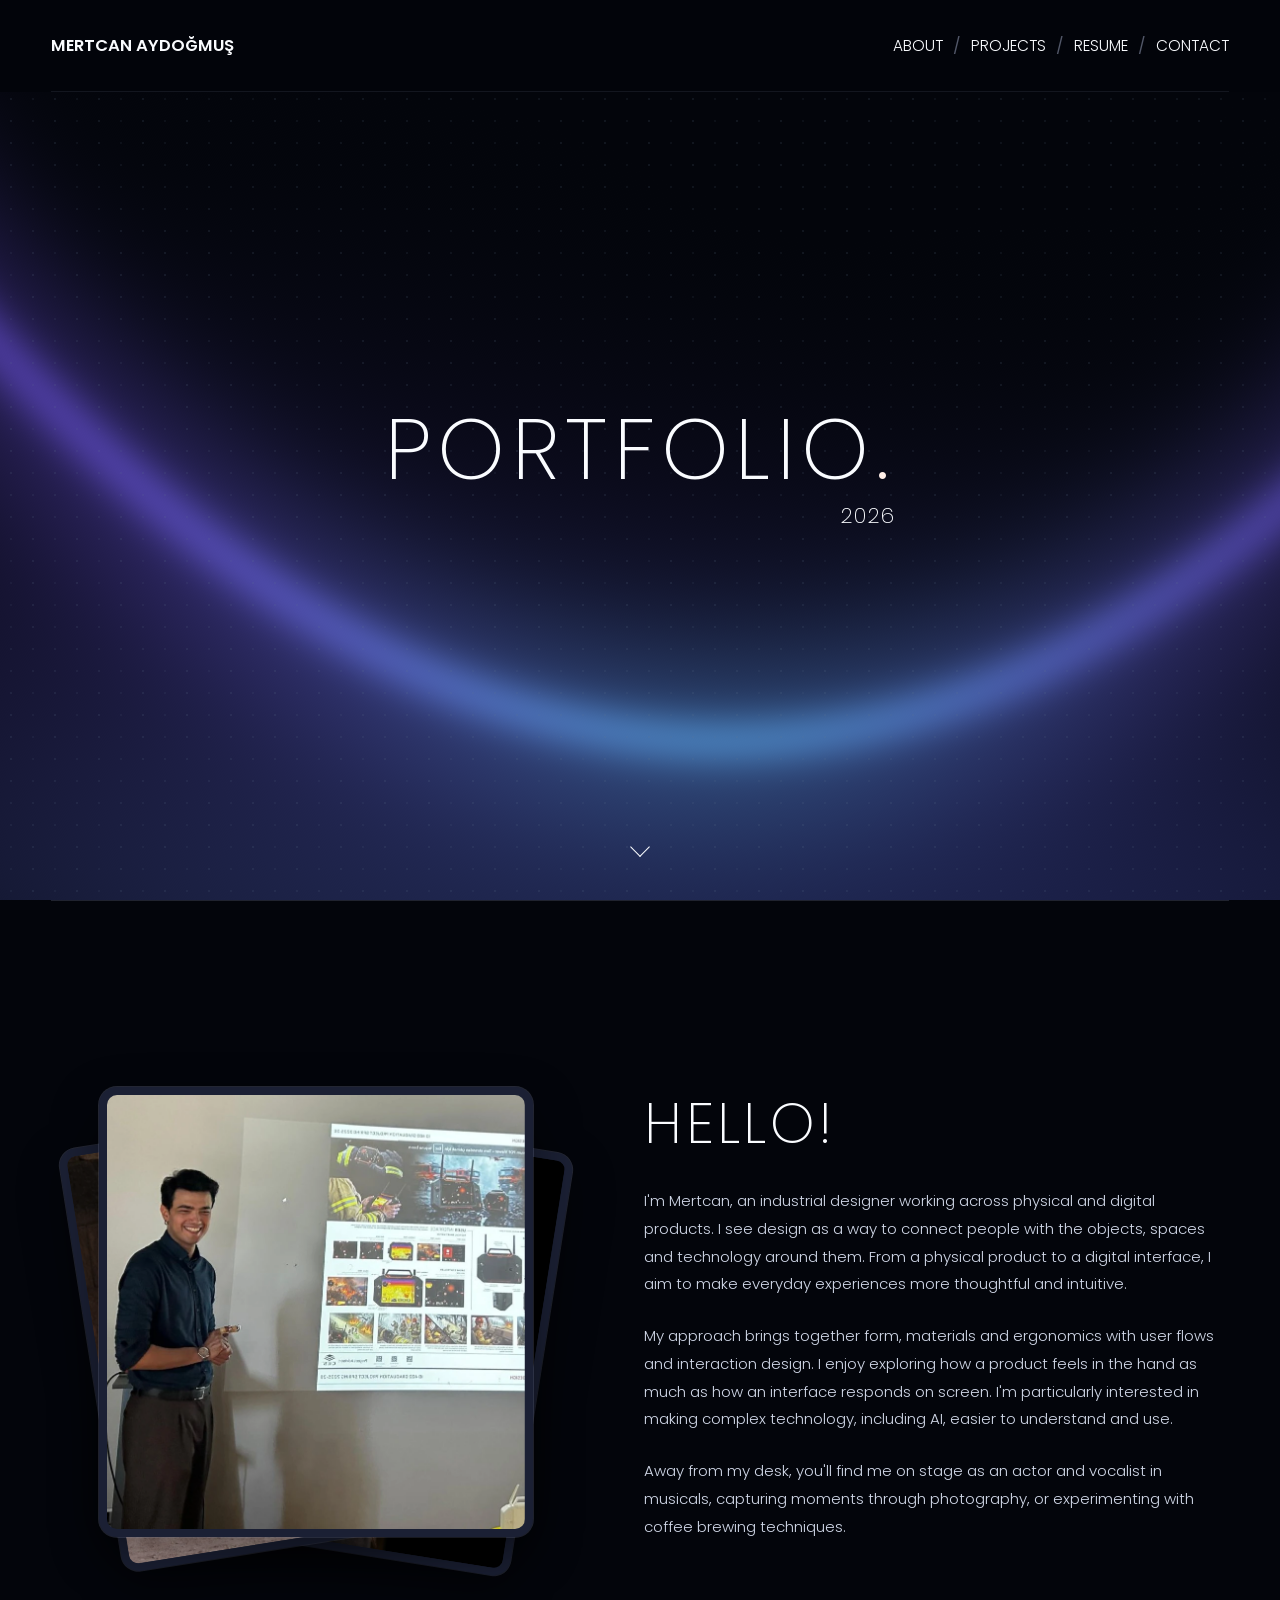
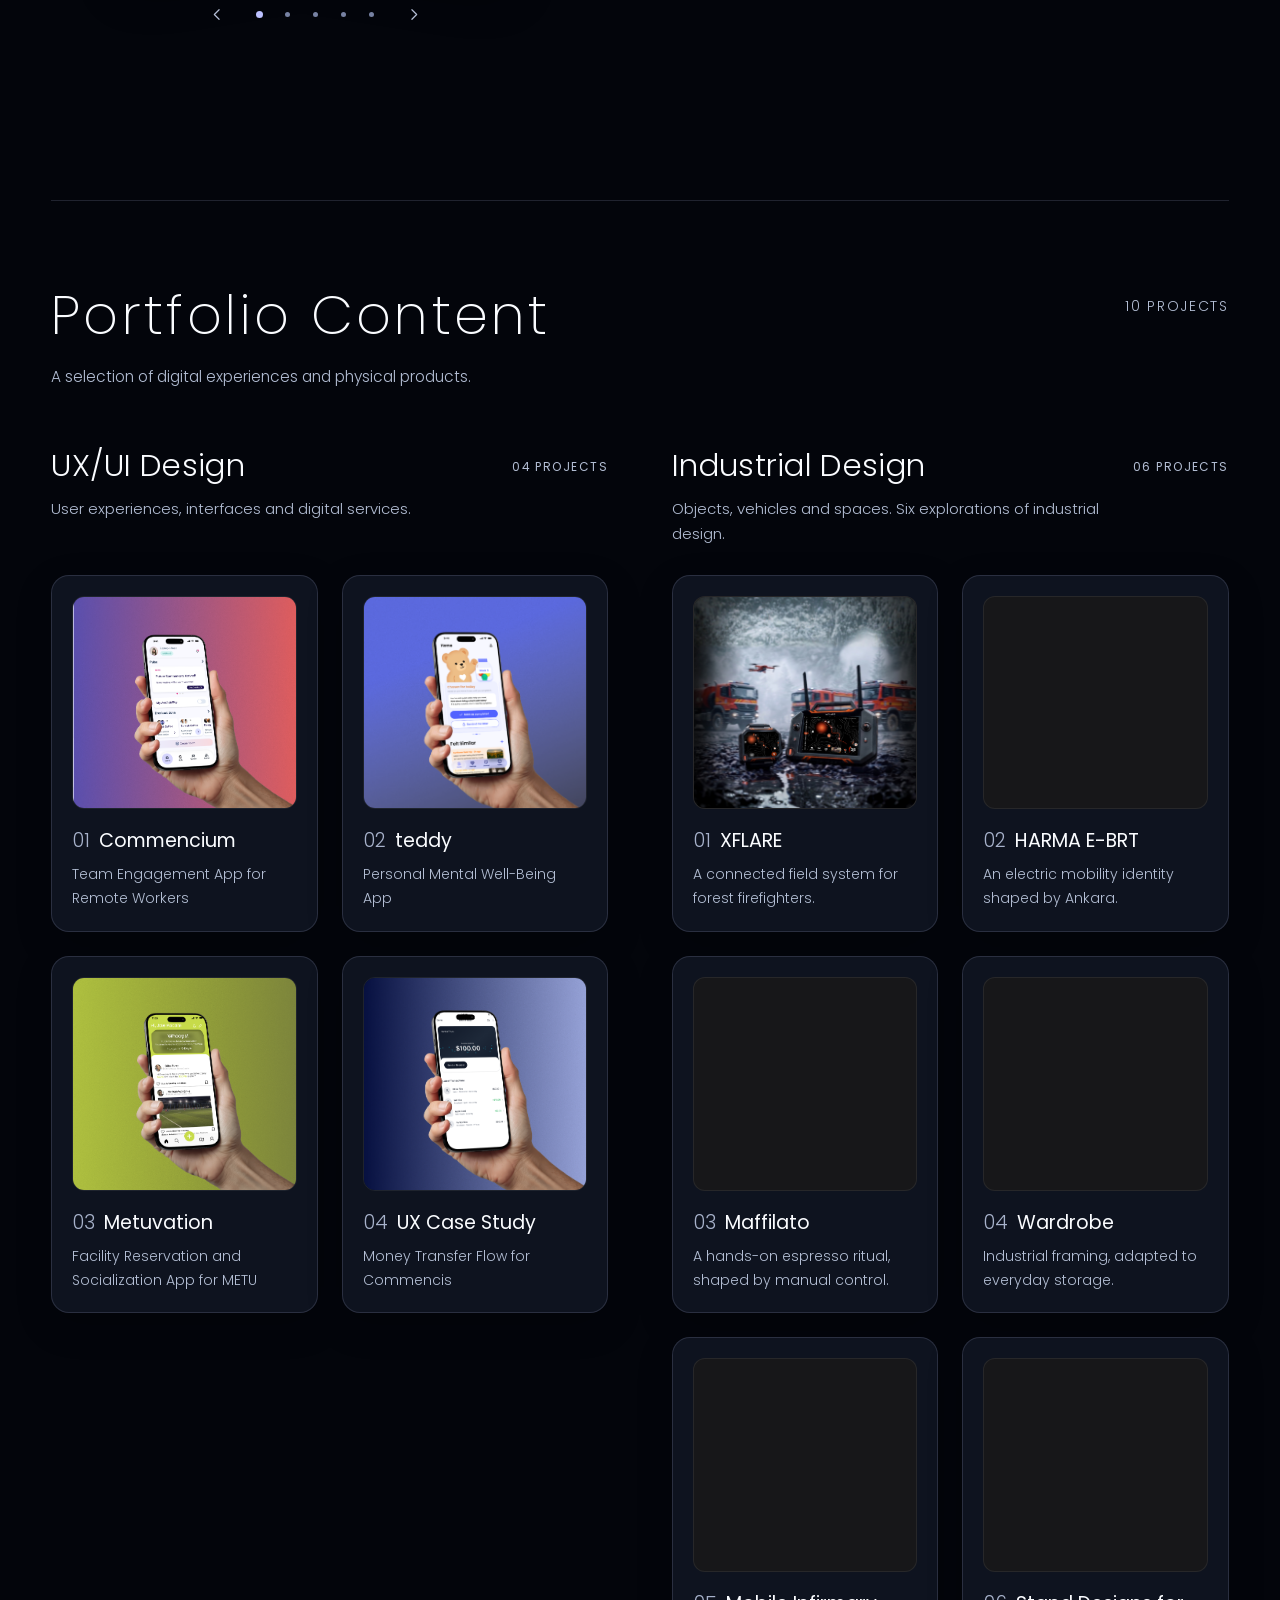
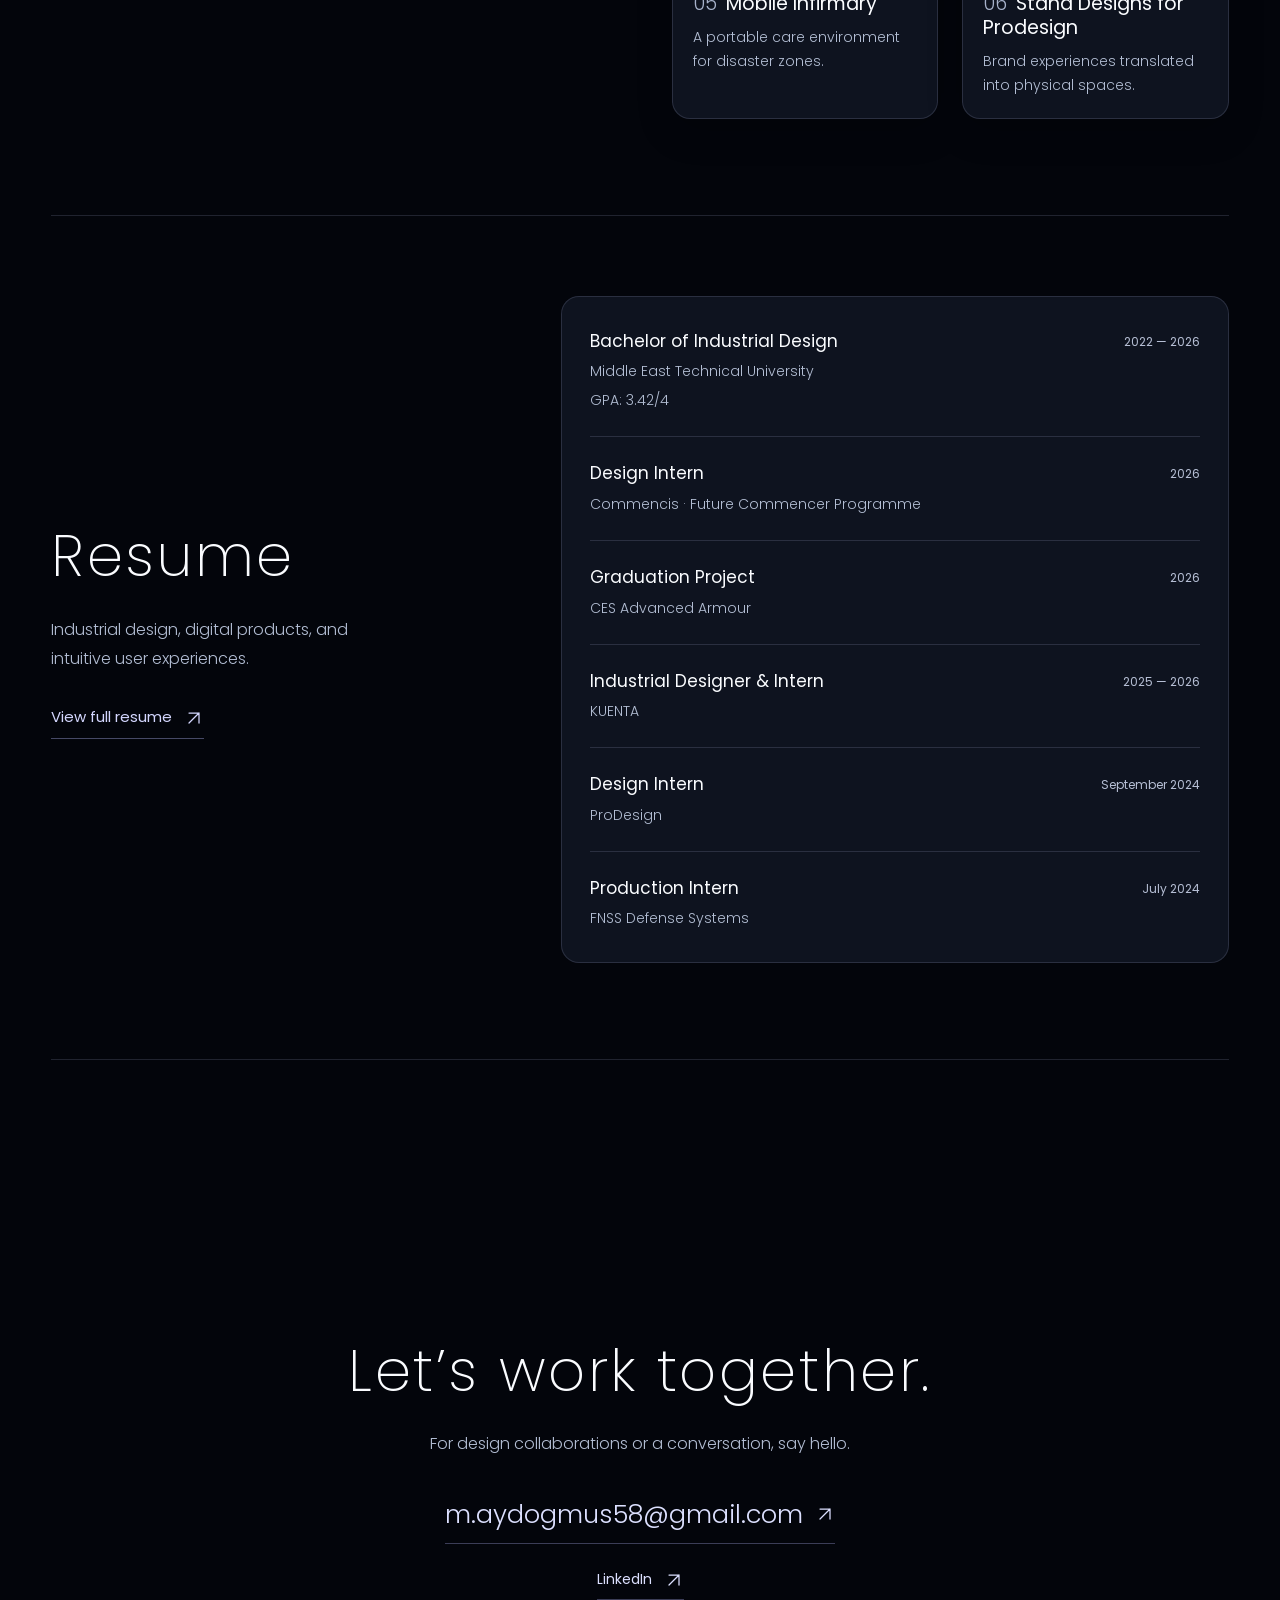
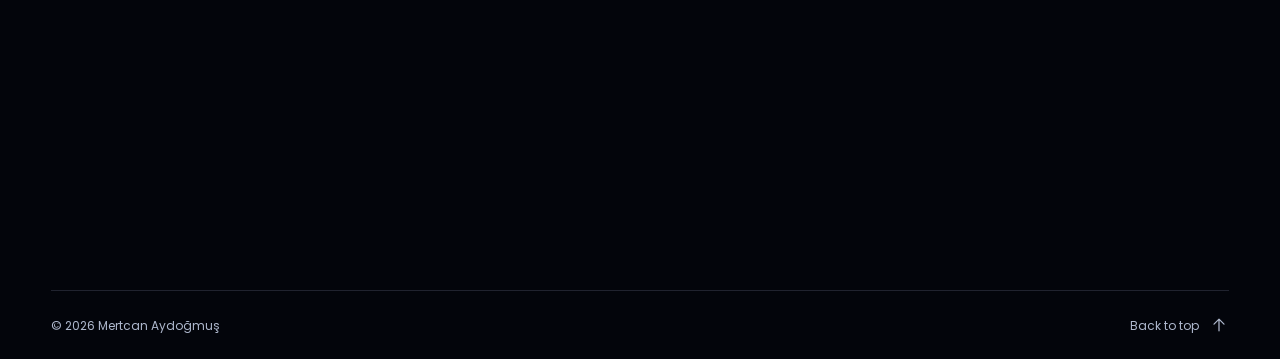
==== commit 2d9a2c08: "2" ====
--- a/index.html
+++ b/index.html
@@ -21,6 +21,10 @@
 <script src="home-background.js" defer></script>
 <script src="about-gallery.js" defer></script>
 <link rel="stylesheet" href="general-portfolio.css">
+
+<link rel="icon" href="favicon.ico" sizes="16x16 32x32">
+<link rel="icon" type="image/png" sizes="32x32" href="assets/favicon-32.png">
+<link rel="apple-touch-icon" sizes="180x180" href="assets/apple-touch-icon.png">
 </head>
 <body class="home dark portfolio-shell">
 <div class="ambient" aria-hidden="true"></div>
@@ -81,11 +85,11 @@
   <section id="projects" class="projects-main home-projects wrap" aria-labelledby="projects-title"><div class="projects-intro"><div><h2 id="projects-title">Portfolio Content</h2><p>A selection of digital experiences and physical products.</p></div><span>10 PROJECTS</span></div>
     <div class="project-columns">
     <section id="digital-products" class="project-category digital-products" aria-labelledby="digital-products-title">
-      <div class="category-heading"><div><h3 id="digital-products-title">Digital Products</h3><p>User experiences, interfaces and digital services.</p></div><span>04 PROJECTS</span></div>
+      <div class="category-heading"><div><h3 id="digital-products-title">UX/UI Design</h3><p>User experiences, interfaces and digital services.</p></div><span>04 PROJECTS</span></div>
       <div class="project-grid"><article class="project-card"><a href="commencium.html"><div class="card-image"><img src="assets/card-commencium.png" alt="Commencium app mockup" class="" loading="lazy" decoding="async"></div><div class="card-copy"><h4><span>01</span> Commencium</h4><p>Team Engagement App for Remote Workers</p></div></a></article><article class="project-card"><a href="teddy.html"><div class="card-image"><img src="assets/card-teddy.png" alt="teddy app mockup" class="" loading="lazy" decoding="async"></div><div class="card-copy"><h4><span>02</span> teddy</h4><p>Personal Mental Well-Being App</p></div></a></article><article class="project-card"><a href="metuvation.html"><div class="card-image"><img src="assets/card-metuvation.png" alt="Metuvation app mockup" class="" loading="lazy" decoding="async"></div><div class="card-copy"><h4><span>03</span> Metuvation</h4><p>Facility Reservation and Socialization App for METU</p></div></a></article><article class="project-card"><a href="fintech.html"><div class="card-image"><img src="assets/card-fintech.png" alt="UX Case Study app mockup" class="" loading="lazy" decoding="async"></div><div class="card-copy"><h4><span>04</span> UX Case Study</h4><p>Money Transfer Flow for Commencis</p></div></a></article></div>
     </section>
     <section id="physical-products" class="project-category physical-products" aria-labelledby="physical-products-title">
-      <div class="category-heading"><div><h3 id="physical-products-title">Physical Products</h3><p>Objects, vehicles and spaces. Six explorations of industrial design.</p></div><span>06 PROJECTS</span></div>
+      <div class="category-heading"><div><h3 id="physical-products-title">Industrial Design</h3><p>Objects, vehicles and spaces. Six explorations of industrial design.</p></div><span>06 PROJECTS</span></div>
       <div class="project-grid"><article class="project-card"><a href="xflare.html"><div class="card-image"><img src="assets/physical/visual-02-00.webp" alt="XFLARE" loading="lazy" decoding="async"></div><div class="card-copy"><h4><span>01</span> XFLARE</h4><p>A connected field system for forest firefighters.</p></div></a></article><article class="project-card"><a href="harma.html"><div class="card-image"><img src="assets/physical/visual-19-02.webp" alt="HARMA E-BRT" loading="lazy" decoding="async"></div><div class="card-copy"><h4><span>02</span> HARMA E-BRT</h4><p>An electric mobility identity shaped by Ankara.</p></div></a></article><article class="project-card espresso-card"><a href="espresso.html"><div class="card-image"><img src="assets/physical/espresso/hero-cover.png" alt="Maffilato manual espresso machine" loading="lazy" decoding="async" width="1920" height="1080"></div><div class="card-copy"><h4><span>03</span> Maffilato</h4><p>A hands-on espresso ritual, shaped by manual control.</p></div></a></article><article class="project-card sigma-card"><a href="sigma-wardrobe.html"><div class="card-image"><img src="assets/physical/sigma/source-75.jpg" alt="Wardrobe with an aluminium profile frame and timber panels" loading="lazy" decoding="async" width="5990" height="3369"></div><div class="card-copy"><h4><span>04</span> Wardrobe</h4><p>Industrial framing, adapted to everyday storage.</p></div></a></article><article class="project-card"><a href="mobile-infirmary.html"><div class="card-image"><img src="assets/physical/visual-24-00.webp" alt="Mobile Infirmary" loading="lazy" decoding="async"></div><div class="card-copy"><h4><span>05</span> Mobile Infirmary</h4><p>A portable care environment for disaster zones.</p></div></a></article><article class="project-card"><a href="prodesign.html"><div class="card-image"><img src="assets/physical/visual-39-00.webp" alt="Stand Designs for Prodesign" loading="lazy" decoding="async"></div><div class="card-copy"><h4><span>06</span> Stand Designs for Prodesign</h4><p>Brand experiences translated into physical spaces.</p></div></a></article></div>
     </section>
     </div>
--- a/general-portfolio.css
+++ b/general-portfolio.css
@@ -1,5 +1,5 @@
 /* Category structure extends the original digital portfolio. */
-.project-columns { display:grid; grid-template-columns:repeat(2,minmax(0,1fr)); gap:28px 40px; }
+.project-columns { display:grid; grid-template-columns:repeat(2,minmax(0,1fr)); gap:28px 64px; }
 .project-category { min-width:0; scroll-margin-top:120px; display:grid; grid-template-rows:subgrid; grid-row:1 / span 4; gap:28px; }
 .digital-products { grid-column:1; }
 .physical-products { grid-column:2; }
@@ -15,7 +15,7 @@
 .physical-products .card-image img { width:100%; height:auto; object-fit:cover; object-position:center; }
 .physical-products a[href="prodesign.html"] .card-image img { object-position:80% center; }
 @media(min-width:901px) and (max-width:1200px) {
-  .project-columns { column-gap:28px; }
+  .project-columns { column-gap:44px; }
   .project-category .project-grid { column-gap:18px; }
   .project-category .project-card>a { padding:16px; }
   .category-heading>span { font-size:10px; }
